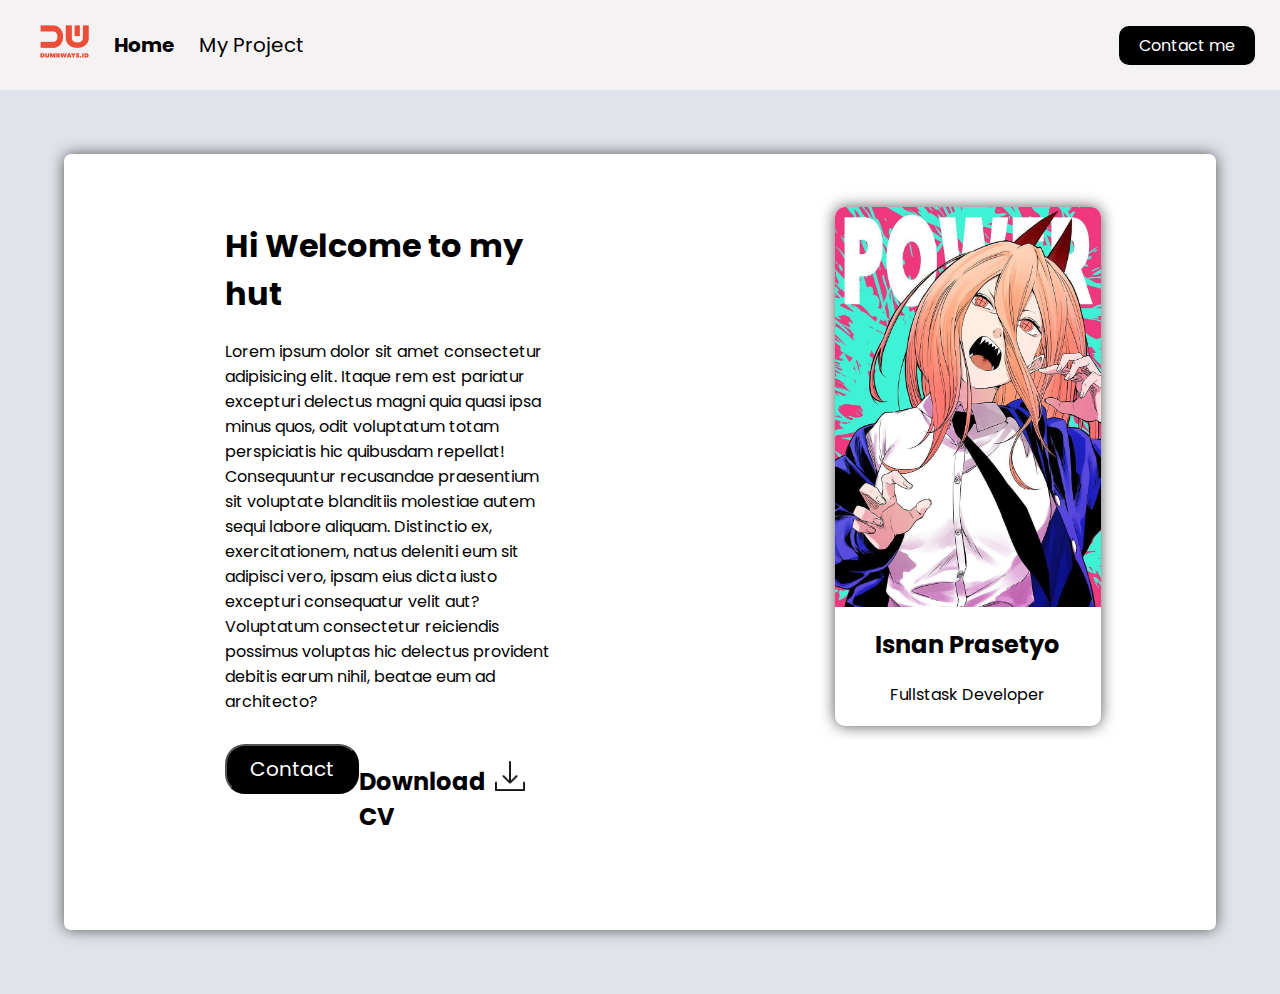
==== index.html @ f7042670 "first push" ====
<html>
    <head>
        <title>Personal Web</title>
        <link rel="stylesheet" href="style.css">
        <link
            rel="stylesheet"
            href="https://cdnjs.cloudflare.com/ajax/libs/font-awesome/6.4.0/css/all.min.css"
            integrity="sha512-iecdLmaskl7CVkqkXNQ/ZH/XLlvWZOJyj7Yy7tcenmpD1ypASozpmT/E0iPtmFIB46ZmdtAc9eNBvH0H/ZpiBw=="
            crossorigin="anonymous"
            referrerpolicy="no-referrer"/>
    </head>
    <body>
        <nav>
            <div class="nav-left">
                <ul>
                    <li>
                        <img src="images/logo.png" alt="dumbways_logo"/>
                    </li>
                    <li>
                        <a class="navbar-home" href="index.html">Home</a>
                    </li>
                    <li>
                        <a href="#">My Project</a>
                    </li>
                </ul>
            </div>
            <div class="nav-right">
                <a href="contact.html">Contact me</a>
            </div>
        </nav>

        <div class="container">
            <section>
                <div class="container-left">
                            <h1>Hi Welcome to my hut</h1>
                            <p>Lorem ipsum dolor sit amet
                                consectetur adipisicing elit. Itaque rem est pariatur excepturi delectus magni
                                quia quasi ipsa minus quos, odit voluptatum totam perspiciatis hic quibusdam
                                repellat! Consequuntur recusandae praesentium sit voluptate blanditiis molestiae
                                autem sequi labore aliquam. Distinctio ex, exercitationem, natus deleniti eum
                                sit adipisci vero, ipsam eius dicta iusto excepturi consequatur velit aut?
                                Voluptatum consectetur reiciendis possimus voluptas hic delectus provident
                                debitis earum nihil, beatae eum ad architecto?</p>
                                
                               <div class="contact">
                                    <div class="contact2">
                                        <a href="contact.html">
                                            <button class="contact-button">
                                                   Contact
                                               </button>
                                        </a>
                                    </div>

                                    <div class="contact2">
                                        <a href="https://linkedin.com/">
                                            <h2>Download CV</h2>
                                        </a>
                                    </div>
                                    <div class="contact2">
                                            <a href="https://linkedin.com/"><img src="images\download.png" alt="download" class="downloadimg"></a>
                                    </div>
                               </div>

                    <div class="sosmed">
                        <a href="https://linkedin.com/">
                            <i class="fa-brands fa-linkedin"></i>
                        </a>
                        <a href="https://www.instagram.com/">
                            <i class="fa-brands fa-instagram"></i>
                        </a>
                        <a href="https://www.facebook.com/">
                            <i class="fa-brands fa-facebook"></i>
                        </a>
                        <a href="https://www.twitter.com/">
                            <i class="fa-brands fa-twitter"></i>
                        </a>
                    </div>
                </div>
                <div class="container-right">

                    <div class="card"
                                            ">
                        <img src="images/power.jpg" alt="power" style="display: block; height: 400px; border-radius: 10px 10px 0 0;">
                        <h2>Isnan Prasetyo</h2>
                        <p>Fullstask Developer</p>
                    </div>

                </div>
            </section>
        </div>
    </body>
</html>
---- style.css ----
@import url("https://fonts.googleapis.com/css2?family=Poppins&display=swap");

* {
    text-decoration: none;
    font-family: "Poppins", sans-serif;
}

body {
    background-color: #e0e4ea;
    margin: 0;
    padding: 0;
}

nav {
    background-color: #f5f2f3;
    display: flex;
    align-items: center;
    height: 10%;
}

nav ul {
    display: flex;
    list-style-type: none;
    align-items: center;
}

nav ul li {
    margin-right: 25px;
    font-size: 20px;
}

nav ul li a {
    color: black;
}

nav ul li .navbar-home {
    font-weight: bold;
}

.nav-left {
    flex: 50%;
}

.nav-right {
    flex: 50%;
    text-align: end;
    margin-right: 25px;
}

.nav-right a {
    padding: 8px 20px;
    background-color: black;
    color: white;
    border-radius: 10px;
}

.container {
    display: flex;
    margin: 5%;
    border-radius: 7px;
    background-color: white;
    box-shadow: 0 0 15px#565656;
    justify-content:center;
}

.container-left {
    padding: 5%;
    padding-right: 30%;
}

.contact-button {
    background-color: black;
    color: white;
    border-radius: 20px;
    padding: 8px 23px;
    font-size: 20px;
    cursor: pointer;
}

.contact {
    margin: 30px 0;
    display: flex;
    justify-content:space-between;
    width: 90%; 
}

.contact2 {
    display: flex;
}
a {
    color: black;
}

.downloadimg {
    height: 30;
    margin-top: 17px
}

.container-right {
    flex: 60%;
}

.card {

    width: fit-content;
    margin: 20% auto;
    box-shadow: 0 0 15px #565656;
    border-radius: 10px;
    text-align: center;
    padding-bottom: 3px;
}


section {
    display: flex;
    width: 80%;
}

.sosmed i {
    font-size: 50px;
    margin-right: 28px;
    color: black;
}

/*    =Contact Css=     */

.contactform {
    margin: 50px auto;
    width: 30%;
}

.contactform h1 {
    text-align: center;
}

.contactform form div {
    margin-top: 15px;
}

label {
    font-size: 20px;
}

input,
select,
textarea {
    background-color: #ffffff;
    width: 100%;
    padding: 10px;
    margin-top: 5px;
    border-radius: 10px;
    border: 1px solid #ffffff;
    box-shadow: 0 0 15px #9f9f9f;
    resize: none;
}

.button-sum {
    background-color: rgb(0, 0, 0);
        color: white;
        padding: 6px 25px;
        border: none;
        border-radius: 10px;
        margin-left: 77%;
        font-size: 15px;
        cursor: pointer;
        box-shadow: 0 0 15px #9f9f9f;
}
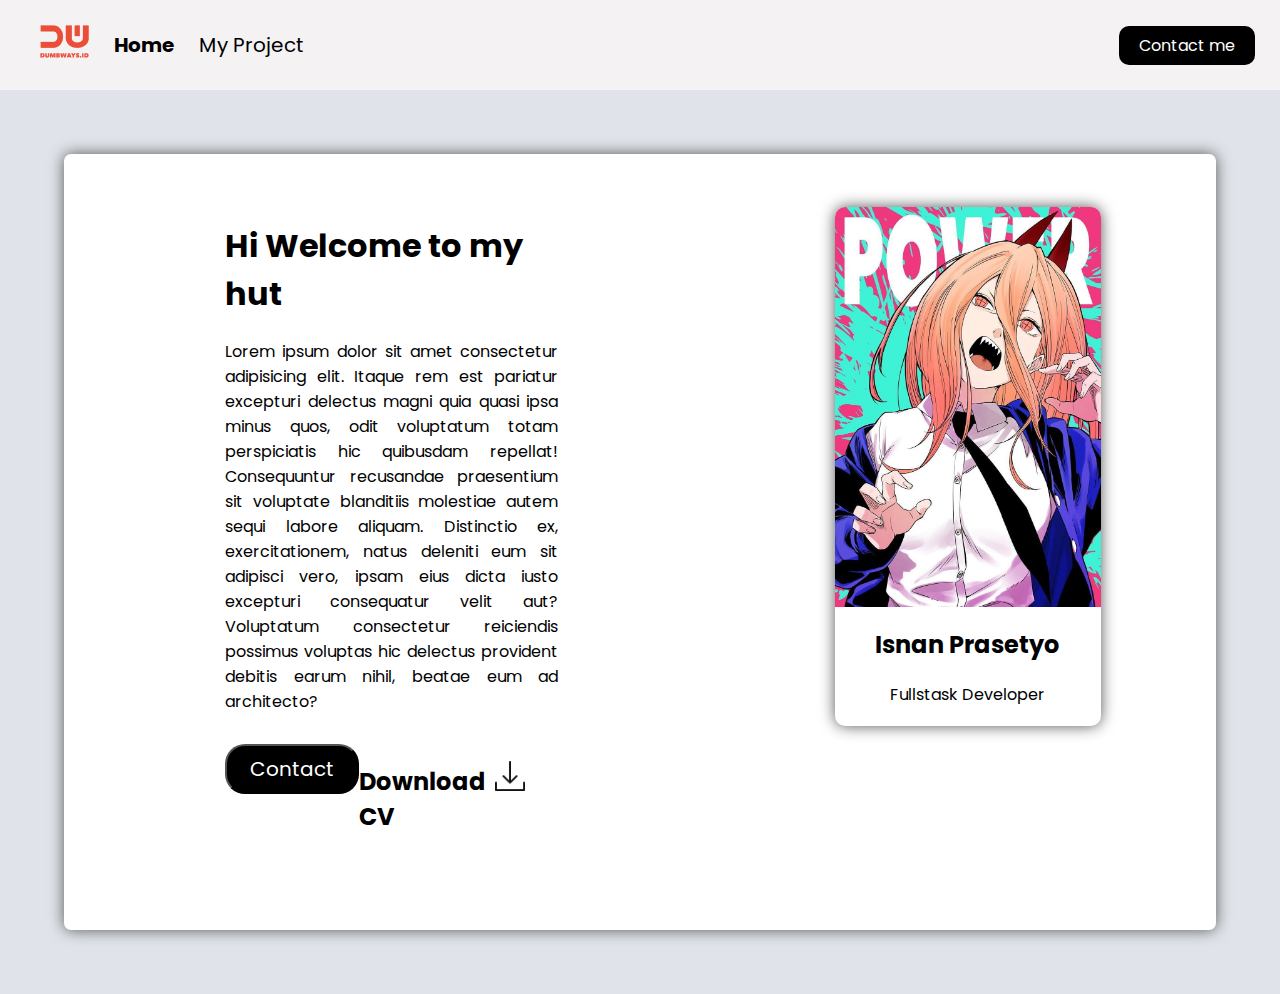
==== commit 8f3c9fed: "task day 5" ====
--- a/index.html
+++ b/index.html
@@ -1,7 +1,7 @@
 <html>
     <head>
         <title>Personal Web</title>
-        <link rel="stylesheet" href="style.css">
+        <link rel="stylesheet" href="css/style.css">
         <link
             rel="stylesheet"
             href="https://cdnjs.cloudflare.com/ajax/libs/font-awesome/6.4.0/css/all.min.css"
@@ -14,13 +14,13 @@
             <div class="nav-left">
                 <ul>
                     <li>
-                        <img src="images/logo.png" alt="dumbways_logo"/>
+                        <img src="assets/images/logo.png" alt="dumbways_logo"/>
                     </li>
                     <li>
-                        <a class="navbar-home" href="index.html">Home</a>
+                        <a class="active" href="#">Home</a>
                     </li>
                     <li>
-                        <a href="#">My Project</a>
+                        <a href="myProject.html">My Project</a>
                     </li>
                 </ul>
             </div>
@@ -30,7 +30,7 @@
         </nav>
 
         <div class="container">
-            <section>
+            <section class="indexSection">
                 <div class="container-left">
                             <h1>Hi Welcome to my hut</h1>
                             <p>Lorem ipsum dolor sit amet
@@ -57,7 +57,7 @@
                                         </a>
                                     </div>
                                     <div class="contact2">
-                                            <a href="https://linkedin.com/"><img src="images\download.png" alt="download" class="downloadimg"></a>
+                                            <a href="https://linkedin.com/"><img src="assets/images\download.png" alt="download" class="downloadimg"></a>
                                     </div>
                                </div>
 
@@ -78,9 +78,8 @@
                 </div>
                 <div class="container-right">
 
-                    <div class="card"
-                                            ">
-                        <img src="images/power.jpg" alt="power" style="display: block; height: 400px; border-radius: 10px 10px 0 0;">
+                    <div class="card">
+                        <img src="assets/images/power.jpg" alt="power" style="height: 400px; border-radius: 10px 10px 0 0;">
                         <h2>Isnan Prasetyo</h2>
                         <p>Fullstask Developer</p>
                     </div>
--- a/css/style.css
+++ b/css/style.css
@@ -0,0 +1,175 @@
+@import url("https://fonts.googleapis.com/css2?family=Poppins&display=swap");
+
+* {
+    text-decoration: none;
+    font-family: "Poppins", sans-serif;
+}
+
+body {
+    background-color: #e0e4ea;
+    margin: 0;
+    padding: 0;
+}
+
+nav {
+    background-color: #f5f2f3;
+    display: flex;
+    align-items: center;
+    height: 10%;
+}
+
+nav ul {
+    display: flex;
+    list-style-type: none;
+    align-items: center;
+}
+
+nav ul li {
+    margin-right: 25px;
+    font-size: 20px;
+}
+
+nav ul li a {
+    color: black;
+}
+
+nav ul li .active {
+    font-weight: bold;
+}
+
+.nav-left {
+    flex: 50%;
+}
+
+.nav-right {
+    flex: 50%;
+    text-align: end;
+    margin-right: 25px;
+}
+
+.nav-right a {
+    padding: 8px 20px;
+    background-color: black;
+    color: white;
+    border-radius: 10px;
+}
+
+.container {
+    display: flex;
+    margin: 5%;
+    border-radius: 7px;
+    background-color: white;
+    box-shadow: 0 0 15px#565656;
+    justify-content:center;
+}
+
+.container-left {
+    padding: 5%;
+    padding-right: 30%;
+}
+
+.container-left p {
+    text-align: justify;
+}
+
+.contact-button {
+    background-color: black;
+    color: white;
+    border-radius: 20px;
+    padding: 8px 23px;
+    font-size: 20px;
+    cursor: pointer;
+}
+
+.contact {
+    margin: 30px 0;
+    display: flex;
+    justify-content:space-between;
+    width: 90%; 
+}
+
+.contact2 {
+    display: flex;
+}
+a {
+    color: black;
+}
+
+.downloadimg {
+    height: 30;
+    margin-top: 17px
+}
+
+.container-right {
+    flex: 60%;
+}
+
+.card {
+
+    width: fit-content;
+    margin: 20% auto;
+    box-shadow: 0 0 15px #565656;
+    border-radius: 10px;
+    text-align: center;
+    padding-bottom: 3px;
+}
+
+
+.indexSection {
+    display: flex;
+    width: 80%;
+}
+
+.sosmed i {
+    font-size: 50px;
+    margin-right: 28px;
+    color: black;
+}
+
+/*    =Contact Css=     */
+
+.contactform {
+    margin: 50px auto;
+    width: 30%;
+}
+
+.contactform h1 {
+    text-align: center;
+}
+
+.contactform form div {
+    margin-top: 15px;
+}
+
+label {
+    font-size: 20px;
+}
+
+input,
+select,
+textarea {
+    background-color: #ffffff;
+    width: 100%;
+    padding: 10px;
+    margin-top: 5px;
+    border-radius: 10px;
+    border: 1px solid #ffffff;
+    box-shadow: 0 0 15px #9f9f9f;
+    resize: none;
+}
+
+.button-submit {
+    background-color: rgb(0, 0, 0);
+        color: white;
+        padding: 6px 25px;
+        border: none;
+        border-radius: 10px;
+        margin-left: 77%;
+        font-size: 15px;
+        cursor: pointer;
+        box-shadow: 0 0 15px #9f9f9f;
+}
+
+.button-submit:hover{
+    background-color: #565656;
+}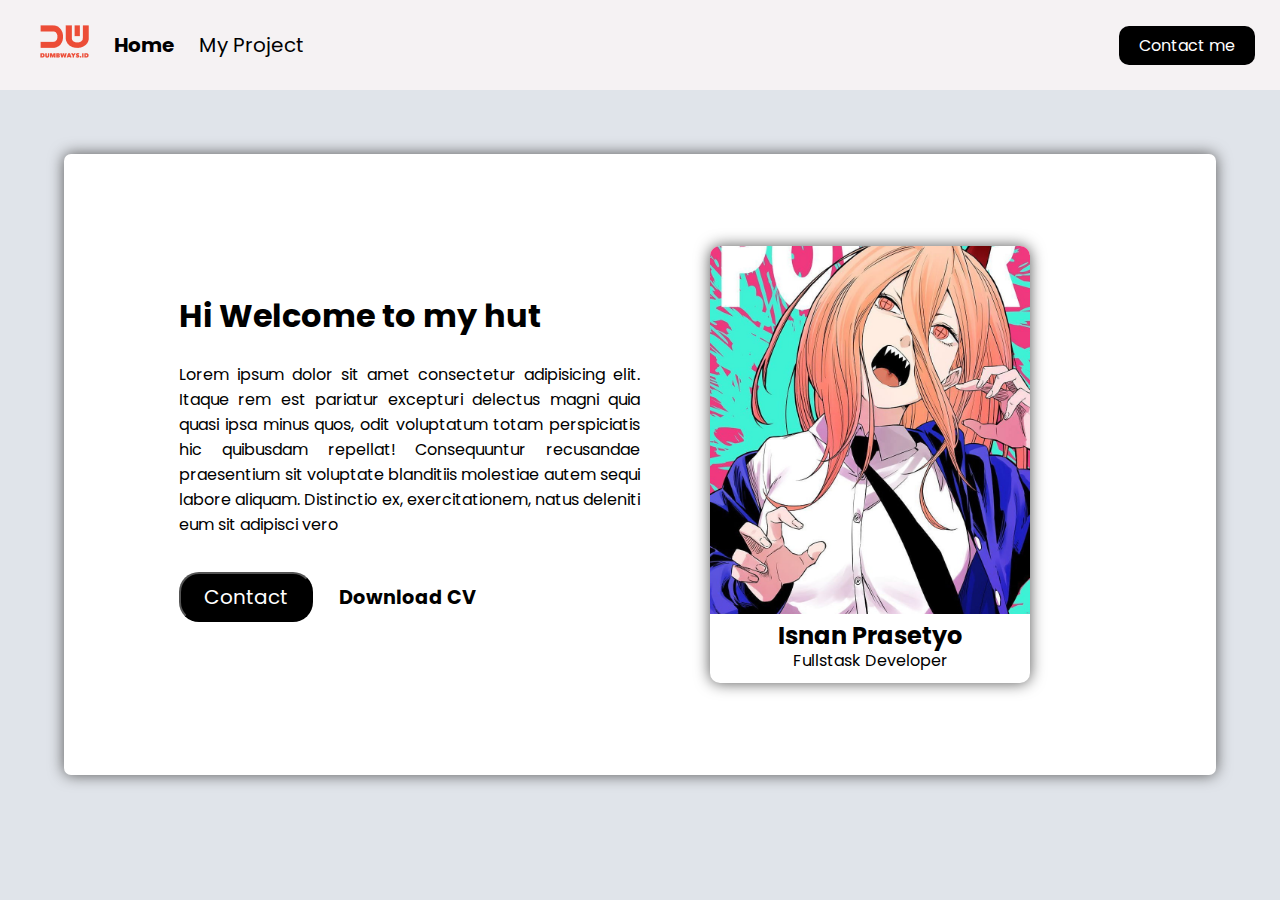
==== commit d49ea3bb: "task day 6" ====
--- a/index.html
+++ b/index.html
@@ -16,18 +16,27 @@
                     <li>
                         <img src="assets/images/logo.png" alt="dumbways_logo"/>
                     </li>
-                    <li>
+                    <li class="item-collapse">
                         <a class="active" href="#">Home</a>
                     </li>
-                    <li>
+                    <li class="item-collapse">
                         <a href="myProject.html">My Project</a>
                     </li>
                 </ul>
             </div>
-            <div class="nav-right">
+            <div class="nav-right item-collapse">
                 <a href="contact.html">Contact me</a>
             </div>
+            <button type="button" class="barsmenu" onclick="openHam()"><i class="fa-2x fa-solid fa-bars"></i></button>
         </nav>
+
+        <div class="hamburger-container" id="hamburger-container">
+            <a href="#" class="hamburger-active">Home</a> 
+            <a href="myProject.html">My Project</a>
+            <div class="hamburger-contact">
+            <a href="contact.html">Contact me</a>
+            </div>
+        </div>
 
         <div class="container">
             <section class="indexSection">
@@ -38,9 +47,7 @@
                                 quia quasi ipsa minus quos, odit voluptatum totam perspiciatis hic quibusdam
                                 repellat! Consequuntur recusandae praesentium sit voluptate blanditiis molestiae
                                 autem sequi labore aliquam. Distinctio ex, exercitationem, natus deleniti eum
-                                sit adipisci vero, ipsam eius dicta iusto excepturi consequatur velit aut?
-                                Voluptatum consectetur reiciendis possimus voluptas hic delectus provident
-                                debitis earum nihil, beatae eum ad architecto?</p>
+                                sit adipisci vero</p>
                                 
                                <div class="contact">
                                     <div class="contact2">
@@ -53,12 +60,10 @@
 
                                     <div class="contact2">
                                         <a href="https://linkedin.com/">
-                                            <h2>Download CV</h2>
+                                            <h2>Download CV <i class="fa-solid fa-arrow-down-long"></i></h2>
                                         </a>
                                     </div>
-                                    <div class="contact2">
-                                            <a href="https://linkedin.com/"><img src="assets/images\download.png" alt="download" class="downloadimg"></a>
-                                    </div>
+                                    
                                </div>
 
                     <div class="sosmed">
@@ -79,7 +84,7 @@
                 <div class="container-right">
 
                     <div class="card">
-                        <img src="assets/images/power.jpg" alt="power" style="height: 400px; border-radius: 10px 10px 0 0;">
+                        <img src="assets/images/power.jpg" alt="power">
                         <h2>Isnan Prasetyo</h2>
                         <p>Fullstask Developer</p>
                     </div>
@@ -87,5 +92,8 @@
                 </div>
             </section>
         </div>
-    </body>
+
+        <script src="js/index.js"></script> 
+
+    </body> 
 </html>--- a/css/style.css
+++ b/css/style.css
@@ -53,6 +53,53 @@
     color: white;
     border-radius: 10px;
 }
+
+.barsmenu {
+    background-color: transparent; 
+    border: none; 
+    cursor: pointer;
+    display: none;
+    margin-right: 0.5em;
+    font-size: 1.1em;
+}
+
+.hamburger-container {
+    display: flex; 
+    list-style-type: none;
+    flex-direction: column;
+    background-color: #9a9a9a;
+    display: none;
+    padding-bottom: 0.5em;
+}
+
+.hamburger-container a {
+    text-decoration: none;
+    color: #fff;
+    display: flex;
+    align-items: center;
+    justify-content: center;
+    padding: 0.55em;
+}
+
+.hamburger-active {
+    font-weight: 700;
+}
+
+.hamburger-contact {
+    margin-left: auto;
+    margin-right: auto;
+    background-color: black;
+    justify-content: center;
+    align-items: center;
+    width: 8em;
+    height: 2.3em;
+    border-radius: 10px;
+}
+
+.hamburger-contact a {
+    padding: 0.2em;
+}
+
 
 .container {
     display: flex;
@@ -64,13 +111,10 @@
 }
 
 .container-left {
-    padding: 5%;
-    padding-right: 30%;
-}
-
-.container-left p {
+    flex: 1;
     text-align: justify;
 }
+
 
 .contact-button {
     background-color: black;
@@ -84,12 +128,15 @@
 .contact {
     margin: 30px 0;
     display: flex;
-    justify-content:space-between;
     width: 90%; 
+    align-items: center;
+    font-size: 0.8rem;
+    font-weight: 400;
 }
 
 .contact2 {
     display: flex;
+    margin-right: 2em;
 }
 a {
     color: black;
@@ -101,7 +148,7 @@
 }
 
 .container-right {
-    flex: 60%;
+    flex: 1;
 }
 
 .card {
@@ -112,25 +159,39 @@
     border-radius: 10px;
     text-align: center;
     padding-bottom: 3px;
-}
-
+    line-height: 0.3em;
+}
+
+.card img {
+    width: 20em;
+    height: 23em;
+    object-fit: cover;
+    border-radius: 10px 10px 0 0;
+}
 
 .indexSection {
     display: flex;
     width: 80%;
+    align-items: center;
+}
+
+.sosmed {
+    text-align: center;
 }
 
 .sosmed i {
-    font-size: 50px;
-    margin-right: 28px;
+    font-size: 3rem;
+    margin-right: 0.3rem;
+    margin-left: 0.3rem;
     color: black;
 }
 
 /*    =Contact Css=     */
 
-.contactform {
-    margin: 50px auto;
+.contactform { 
+    margin: 3em auto;
     width: 30%;
+    padding-bottom: 3em;
 }
 
 .contactform h1 {
@@ -164,7 +225,7 @@
         padding: 6px 25px;
         border: none;
         border-radius: 10px;
-        margin-left: 77%;
+        float: right;
         font-size: 15px;
         cursor: pointer;
         box-shadow: 0 0 15px #9f9f9f;
@@ -172,4 +233,38 @@
 
 .button-submit:hover{
     background-color: #565656;
+}
+
+@media only screen and (max-width: 900px) {
+    .indexSection {
+        width: 90%; 
+        flex-direction: column;
+        padding: 1em 1em;
+    }
+
+    .container-left {
+        width: 100%;
+        flex: 1;
+    }
+
+    .container-right img {
+        width: 13em;
+        height: 14em;
+        
+    }
+}
+
+@media only screen and (max-width: 550px) {
+    .item-collapse {
+        display: none;
+    }
+
+    .barsmenu {
+        display: block; 
+    }
+
+    .contactform {
+        width: 85%;
+    }
+
 }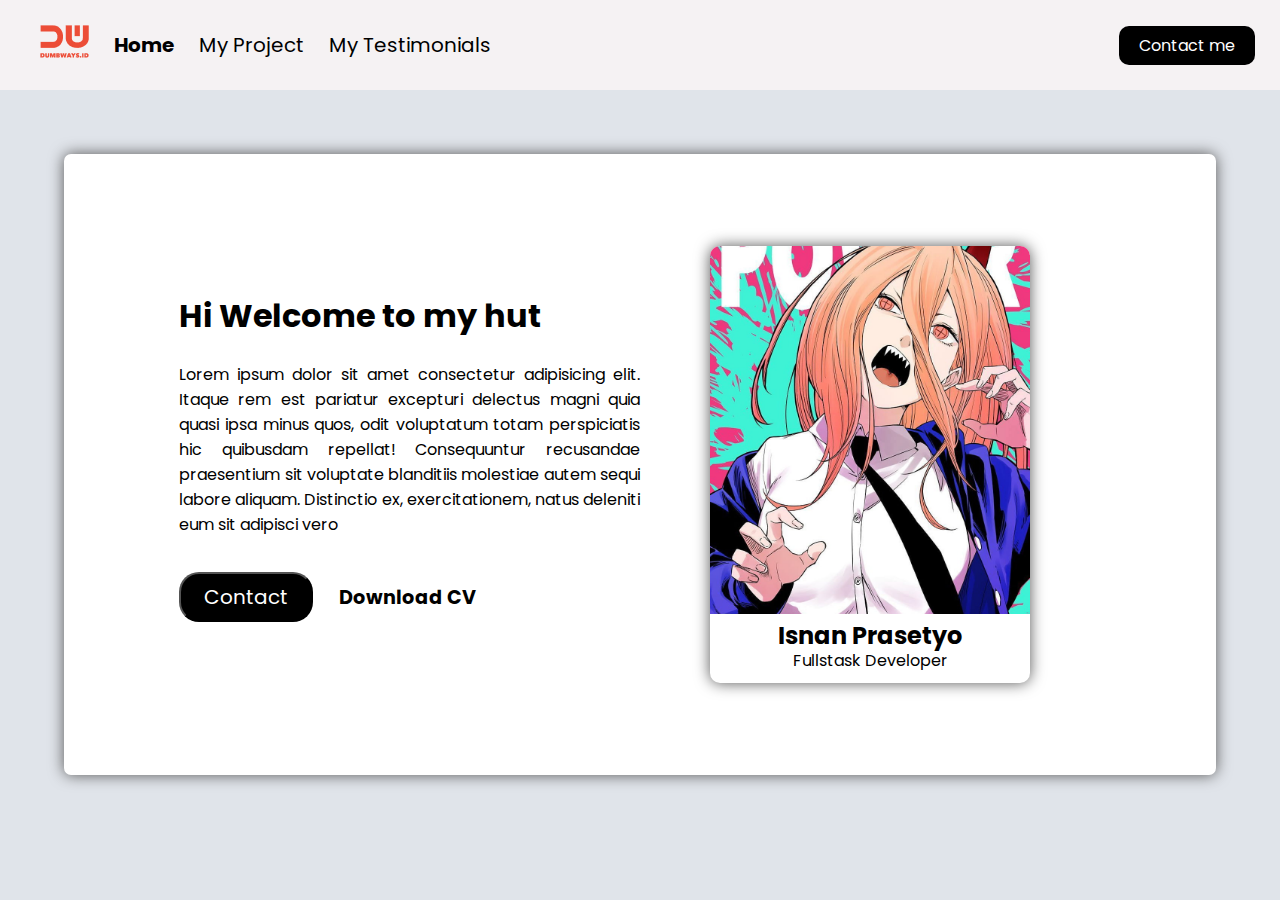
==== commit 93a98dce: "task day 8" ====
--- a/index.html
+++ b/index.html
@@ -1,5 +1,6 @@
 <html>
     <head>
+        <meta name="viewport" content="width=device-width, initial-scale=1">
         <title>Personal Web</title>
         <link rel="stylesheet" href="css/style.css">
         <link
@@ -8,6 +9,7 @@
             integrity="sha512-iecdLmaskl7CVkqkXNQ/ZH/XLlvWZOJyj7Yy7tcenmpD1ypASozpmT/E0iPtmFIB46ZmdtAc9eNBvH0H/ZpiBw=="
             crossorigin="anonymous"
             referrerpolicy="no-referrer"/>
+        
     </head>
     <body>
         <nav>
@@ -22,6 +24,9 @@
                     <li class="item-collapse">
                         <a href="myProject.html">My Project</a>
                     </li>
+                    <li class="item-collapse">
+                        <a href="testimonial.html">My Testimonials</a>
+                    </li>
                 </ul>
             </div>
             <div class="nav-right item-collapse">
@@ -33,6 +38,7 @@
         <div class="hamburger-container" id="hamburger-container">
             <a href="#" class="hamburger-active">Home</a> 
             <a href="myProject.html">My Project</a>
+            <a href="testimonial.html">my Testimonials</a>
             <div class="hamburger-contact">
             <a href="contact.html">Contact me</a>
             </div>
